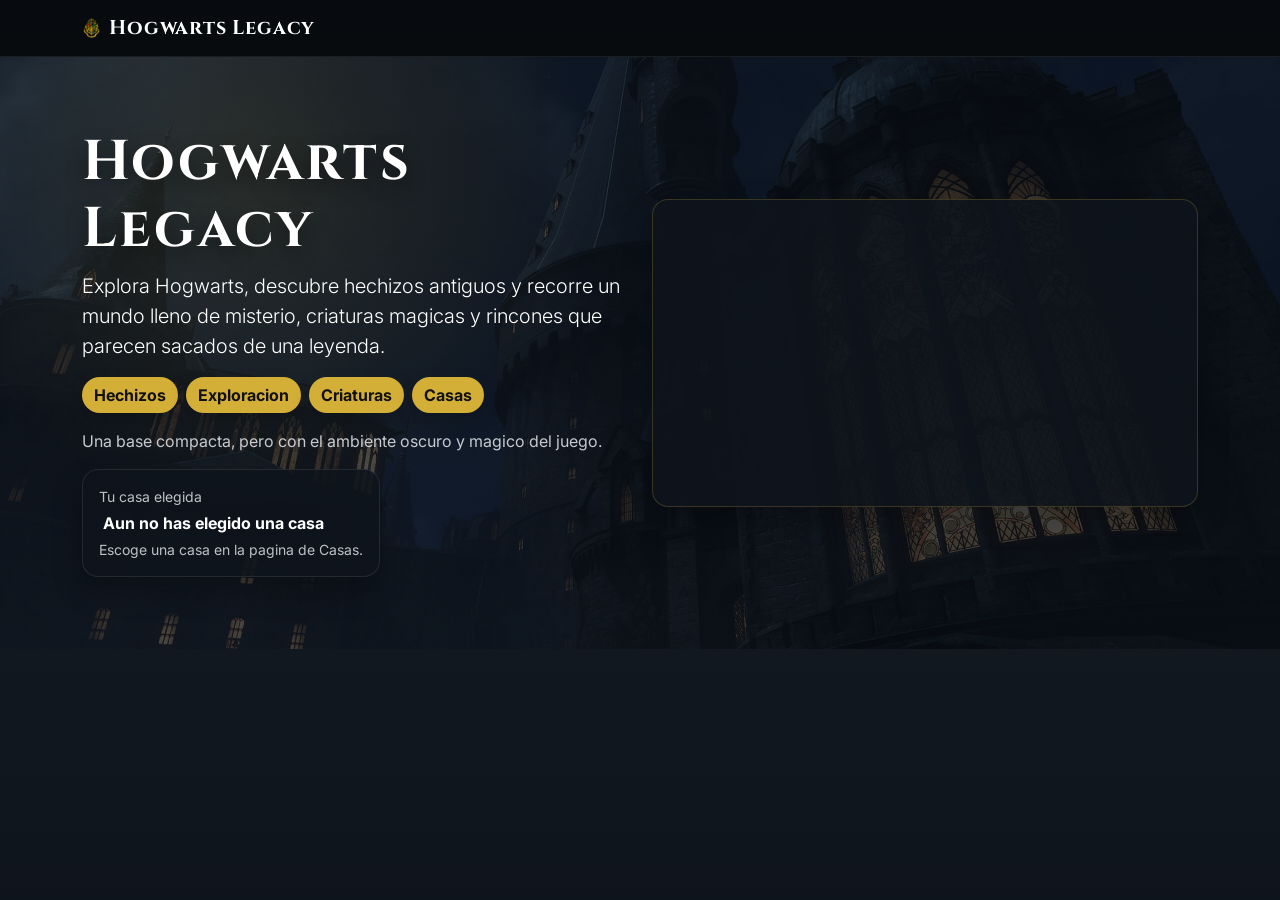
==== index.html @ 24d0a9ea "Initial commit" ====
<!DOCTYPE html>
<html lang="es">
<head>
  <title>Hogwarts Legacy</title>
  <link rel="preconnect" href="https://fonts.googleapis.com">
  <link rel="preconnect" href="https://fonts.gstatic.com" crossorigin>
  <link href="https://fonts.googleapis.com/css2?family=Cinzel:wght@400;700&family=Inter:wght@400;600;700&display=swap" rel="stylesheet">
  <link href="https://cdn.jsdelivr.net/npm/bootstrap@5.3.3/dist/css/bootstrap.min.css" rel="stylesheet">
  <link rel="stylesheet" href="css/style.css">
</head>
<body>
  <nav class="navbar navbar-dark site-nav sticky-top">
    <div class="container">
      <a class="navbar-brand fw-bold title-font d-flex align-items-center gap-2" href="#inicio"><img src="images/Hogwarts-Crest.png" alt="Hogwarts Crest" class="brand-crest">Hogwarts Legacy</a>
    </div>
  </nav>

  <main id="inicio">
    <section class="hero text-white">
      <div class="container py-5">
        <div class="row align-items-center g-4 py-4">
          <div class="col-lg-6">
            <h1 class="display-4 title-font fw-bold">Hogwarts Legacy</h1>
            <p class="lead">Explora Hogwarts, descubre hechizos antiguos y recorre un mundo lleno de misterio, criaturas magicas y rincones que parecen sacados de una leyenda.</p>
            <div class="d-flex flex-wrap gap-2">
              <a class="btn btn-gold" href="#hechizos" data-bs-toggle="collapse" role="button" aria-expanded="false" aria-controls="hechizos">Hechizos</a>
              <a class="btn btn-gold" href="#mapa" data-bs-toggle="collapse" role="button" aria-expanded="false" aria-controls="mapa">Exploracion</a>
              <a class="btn btn-gold" href="#criaturas" data-bs-toggle="collapse" role="button" aria-expanded="false" aria-controls="criaturas">Criaturas</a>
              <a class="btn btn-gold" href="pages/casas.html">Casas</a>
            </div>
            <p class="hero-note mb-0 mt-3">Una base compacta, pero con el ambiente oscuro y magico del juego.</p>
            <div class="house-reminder mt-3 d-inline-block panel p-3">
              <span class="small text-muted-custom d-block mb-1">Tu casa elegida</span>
              <strong id="heroHouseName"><span id="heroHouseIcon" class="hero-house-icon"></span>Aun no has elegido una casa</strong>
              <span id="heroHouseText" class="d-block small mt-1 text-muted-custom">Escoge una casa en la pagina de Casas.</span>
            </div>
          </div>
          <div class="col-lg-6">
            <div class="ratio ratio-16x9 panel overflow-hidden hero-frame">
              <iframe src="https://www.youtube.com/embed/BtyBjOW8sGY?autoplay=1&mute=1&rel=0&playsinline=1" title="Trailer de Hogwarts Legacy" allow="autoplay; encrypted-media; picture-in-picture" allowfullscreen></iframe>
            </div>
          </div>
        </div>
      </div>
    </section>

    <section class="container my-5 collapse" id="hechizos">
      <div class="panel p-4">
        <h2 class="title-font h3">Hechizos del juego</h2>
        <p class="text-muted-custom">Cada hechizo tiene una funcion breve para que la lista se vea ordenada y facil de leer.</p>
        <div class="row g-3">
          <div class="col-md-4"><ul class="magic-list"><li title="Revela secretos y objetos ocultos">Revelio</li><li title="Ilumina zonas oscuras">Lumos</li><li title="Trae objetos hacia ti">Accio</li><li title="Levanta objetos en el aire">Wingardium Leviosa</li></ul></div>
          <div class="col-md-4"><ul class="magic-list"><li title="Abre cerraduras">Alohomora</li><li title="Te vuelve invisible">Disillusionment Charm</li><li title="Repara objetos rotos">Reparo</li><li title="Empuja enemigos">Depulso</li></ul></div>
          <div class="col-md-4"><ul class="magic-list"><li title="Aturde o inmoviliza">Stupefy</li><li title="Bloquea ataques">Protego</li><li title="Explota con fuego">Bombarda</li><li title="Libera magia ancestral">Ancient Magic</li></ul></div>
        </div>
      </div>
    </section>

    <section class="container my-5 collapse" id="criaturas">
      <div class="panel p-4">
        <h2 class="title-font h3">Criaturas magicas</h2>
        <div class="row g-3">
          <div class="col-md-4"><ul class="magic-list"><li>Niffler</li><li>Mooncalf</li><li>Puffskein</li><li>Kneazle</li><li>Jobberknoll</li></ul></div>
          <div class="col-md-4"><ul class="magic-list"><li>Thestral</li><li>Hippogriff</li><li>Unicorn</li><li>Phoenix</li><li>Graphorn</li></ul></div>
          <div class="col-md-4"><ul class="magic-list"><li>Acromantula</li><li>Dugbog</li><li>Troll</li><li>Inferi</li><li>Spiders</li></ul></div>
        </div>
      </div>
    </section>

    <section class="container my-5 collapse" id="mapa">
      <div class="panel p-4">
        <div class="row g-4 align-items-center">
          <div class="col-lg-4">
            <h2 class="title-font h3">Mapa del juego</h2>
            <p class="text-muted-custom">Pulsa un marcador para ver una breve descripcion del lugar.</p>
          </div>
          <div class="col-lg-8">
            <div class="game-map">
              <button class="map-marker marker-hogwarts" data-bs-toggle="popover" data-bs-custom-class="hl-popover" data-bs-trigger="focus" data-bs-title="Hogwarts" data-bs-content="El castillo donde comienza toda la aventura.">Hogwarts</button>
              <button class="map-marker marker-hogsmeade" data-bs-toggle="popover" data-bs-custom-class="hl-popover" data-bs-trigger="focus" data-bs-title="Hogsmeade" data-bs-content="El pueblo magico lleno de tiendas y secretos.">Hogsmeade</button>
              <button class="map-marker marker-forest" data-bs-toggle="popover" data-bs-custom-class="hl-popover" data-bs-trigger="focus" data-bs-title="Bosque Prohibido" data-bs-content="Un lugar oscuro con criaturas y peligro.">Bosque</button>
            </div>
          </div>
        </div>
      </div>
    </section>
  </main>

  <script src="https://cdn.jsdelivr.net/npm/bootstrap@5.3.3/dist/js/bootstrap.bundle.min.js"></script>
  <script>
    document.querySelectorAll('[data-bs-toggle="popover"]').forEach((el) => new bootstrap.Popover(el, { container: 'body' }));
    ['hechizos', 'criaturas', 'mapa'].forEach((id) => {
      const el = document.getElementById(id);
      el.addEventListener('shown.bs.collapse', () => el.scrollIntoView({ behavior: 'smooth', block: 'start' }));
    });

    const heroHouseName = document.getElementById('heroHouseName');
    const heroHouseIcon = document.getElementById('heroHouseIcon');
    const heroHouseText = document.getElementById('heroHouseText');
    const houseReminder = document.querySelector('.house-reminder');
    const storedHouse = localStorage.getItem('hogwarts-house');
    const houseInfo = {
      Gryffindor: { text: 'Coraje, audacia y un impulso constante por la aventura.', theme: 'gryffindor' },
      Slytherin: { text: 'Ambicion, astucia y una mente estrategica.', theme: 'slytherin' },
      Ravenclaw: { text: 'Sabiduria, creatividad y curiosidad por encima de todo.', theme: 'ravenclaw' },
      Hufflepuff: { text: 'Lealtad, paciencia y esfuerzo en cada paso.', theme: 'hufflepuff' }
    };
    const houseIcons = { Gryffindor: '🦁', Slytherin: '🐍', Ravenclaw: '🦅', Hufflepuff: '🦡' };
    if (heroHouseName && storedHouse && houseInfo[storedHouse]) {
      heroHouseName.textContent = `${houseIcons[storedHouse]} ${storedHouse}`;
      heroHouseIcon.textContent = '';
      heroHouseText.textContent = houseInfo[storedHouse].text;
      houseReminder.classList.add(houseInfo[storedHouse].theme, 'house-reminder--active');
    }
    window.addEventListener('storage', (event) => {
      if (event.key === 'hogwarts-house' && heroHouseName) {
        const info = houseInfo[event.newValue];
        heroHouseName.textContent = info ? `${houseIcons[event.newValue]} ${event.newValue}` : 'Aun no has elegido una casa';
        heroHouseIcon.textContent = '';
        heroHouseText.textContent = info ? info.text : 'Escoge una casa en la pagina de Casas.';
        houseReminder.className = 'house-reminder mt-3 d-inline-block panel p-3';
        if (info) houseReminder.classList.add(info.theme, 'house-reminder--active');
      }
    });
  </script>
</body>
</html>
---- css/style.css ----
:root {
  --bg: #0b0f14;
  --panel: rgba(15, 20, 28, 0.9);
  --gold: #d4af37;
  --text: #eef2f7;
}

* { box-sizing: border-box; }
html { scroll-behavior: smooth; }
body {
  margin: 0;
  font-family: "Inter", sans-serif;
  background: linear-gradient(180deg, #111820 0%, var(--bg) 100%);
  color: var(--text);
}
.title-font { font-family: "Cinzel", serif; letter-spacing: .04em; }
.site-nav {
  background: rgba(7, 10, 14, .92);
  border-bottom: 1px solid rgba(255,255,255,.08);
}
.site-nav .container { gap: 1rem; display: flex; align-items: center; flex-wrap: wrap; }
.brand-crest { width: 1.2rem; height: 1.2rem; object-fit: contain; display: inline-block; vertical-align: middle; }
.hero { background: linear-gradient(rgba(8,12,18,.72), rgba(8,12,18,.72)), url("../images/Hogwarts.jpg") center/cover no-repeat; }
.hero { position: relative; }
.hero::after {
  content: "";
  position: absolute;
  inset: 0;
  background: radial-gradient(circle at 20% 20%, rgba(212,175,55,.12), transparent 30%);
  pointer-events: none;
}
.hero .container { position: relative; z-index: 1; }
.hero h1 { text-shadow: 0 8px 20px rgba(0,0,0,.45); }
.hero-kicker { margin-bottom: .75rem; }
.hero-note { color: rgba(238,242,247,.82); max-width: 34rem; }
.house-reminder { border: 1px solid rgba(241,217,139,.22); }
.hero-house-icon { margin-right: .25rem; }
.house-reminder--active { border-width: 1px; }
.house-reminder.gryffindor { background: rgba(127,9,9,.18); }
.house-reminder.slytherin { background: rgba(42,98,61,.18); }
.house-reminder.ravenclaw { background: rgba(14,26,58,.18); }
.house-reminder.hufflepuff { background: rgba(236,185,57,.18); color: #111; }
.house-reminder.hufflepuff .text-muted-custom { color: rgba(17,17,17,.75) !important; }
.panel {
  background: var(--panel);
  border: 1px solid rgba(255,255,255,.09);
  border-radius: 1rem;
  box-shadow: 0 12px 30px rgba(0,0,0,.25);
}
.hero-frame { border: 1px solid rgba(212,175,55,.22); }
.btn-gold {
  background: var(--gold);
  color: #111;
  font-weight: 700;
  border: 0;
  border-radius: 999px;
  box-shadow: 0 8px 18px rgba(0,0,0,.18);
  transition: transform .2s ease, box-shadow .2s ease;
}
.btn-gold:hover, .btn-gold:focus { background: #f1d98b; color: #111; transform: translateY(-2px); box-shadow: 0 12px 22px rgba(0,0,0,.24); }
.site-nav .nav-link { opacity: .9; }
.site-nav .nav-link:hover { opacity: 1; }
.text-muted-custom { color: rgba(238,242,247,.78); }
.collapse { scroll-margin-top: 90px; }
.magic-list { list-style: none; padding: 0; margin: 0; }
.magic-list li {
  padding: .55rem 0 .55rem 1.1rem;
  border-bottom: 1px solid rgba(255,255,255,.07);
  position: relative;
}
.magic-list li:last-child { border-bottom: 0; }
.magic-list li::before {
  content: ""; position: absolute; left: 0; top: 1rem;
  width: .4rem; height: .4rem; border-radius: 50%; background: var(--gold);
}
.game-map {
  position: relative;
  min-height: 320px;
  border-radius: 1rem;
  overflow: hidden;
  border: 1px solid rgba(255,255,255,.12);
  background: linear-gradient(rgba(8,12,18,.58), rgba(8,12,18,.58)), url("../images/ChatGPT Image 2 jul 2026, 14_47_13.png") center/cover no-repeat;
}
.map-marker {
  position: absolute;
  padding: .45rem .75rem;
  border: 1px solid rgba(241,217,139,.35);
  border-radius: 999px;
  background: rgba(10,13,18,.9);
  color: #fff;
  cursor: pointer;
}
.marker-hogwarts { left: 18%; top: 18%; }
.marker-hogsmeade { left: 54%; top: 38%; }
.marker-forest { left: 33%; top: 68%; }
.hl-popover { 
  --bs-popover-bg: #f4e7c1;
  --bs-popover-border-color: rgba(120, 86, 29, .65);
  --bs-popover-header-bg: #7a5a2b;
  --bs-popover-header-color: #fff6dd;
  --bs-popover-body-color: #2a2216;
}
.hl-popover .popover { border-radius: .8rem; overflow: hidden; }
.hl-popover .popover-header { font-family: "Cinzel", serif; }
.house-hero { background: linear-gradient(135deg, rgba(127,9,9,.12), rgba(10,13,18,.05)); }
.house-choice { background: linear-gradient(135deg, rgba(13,18,28,.95), rgba(8,12,18,.95)); }
.house-pill {
  display: inline-block;
  padding: .35rem .7rem;
  border-radius: 999px;
  background: rgba(255,255,255,.12);
  font-size: .85rem;
}
.house-current { min-height: 130px; }
.house-select {
  width: 100%;
  border: 0;
  border-radius: 1rem;
  padding: 1rem;
  font-weight: 700;
  box-shadow: 0 12px 30px rgba(0,0,0,.2);
  transition: transform .2s ease, box-shadow .2s ease, outline-color .2s ease;
}
.house-select:hover { transform: translateY(-3px); box-shadow: 0 16px 34px rgba(0,0,0,.24); }
.house-select.is-selected { outline: 3px solid rgba(241,217,139,.8); outline-offset: 3px; }
.house-card {
  border-radius: 1rem;
  border: 1px solid rgba(255,255,255,.1);
  box-shadow: 0 12px 30px rgba(0,0,0,.2);
}
.gryffindor { background: linear-gradient(135deg, #7f0909, #d3a625); color: #fff; }
.slytherin { background: linear-gradient(135deg, #0d1b10, #2a623d); color: #fff; }
.ravenclaw { background: linear-gradient(135deg, #0e1a3a, #946b2d); color: #fff; }
.hufflepuff { background: linear-gradient(135deg, #372e29, #ecb939); color: #111; }
.house-card p { line-height: 1.6; }
.house-points li::before { box-shadow: 0 0 10px rgba(241, 217, 139, .2); }
.house-notes { background: linear-gradient(135deg, rgba(15,20,28,.94), rgba(10,13,18,.94)); }
iframe { border: 0; }
@media (max-width: 576px) {
  .site-nav .container { gap: .5rem; }
}
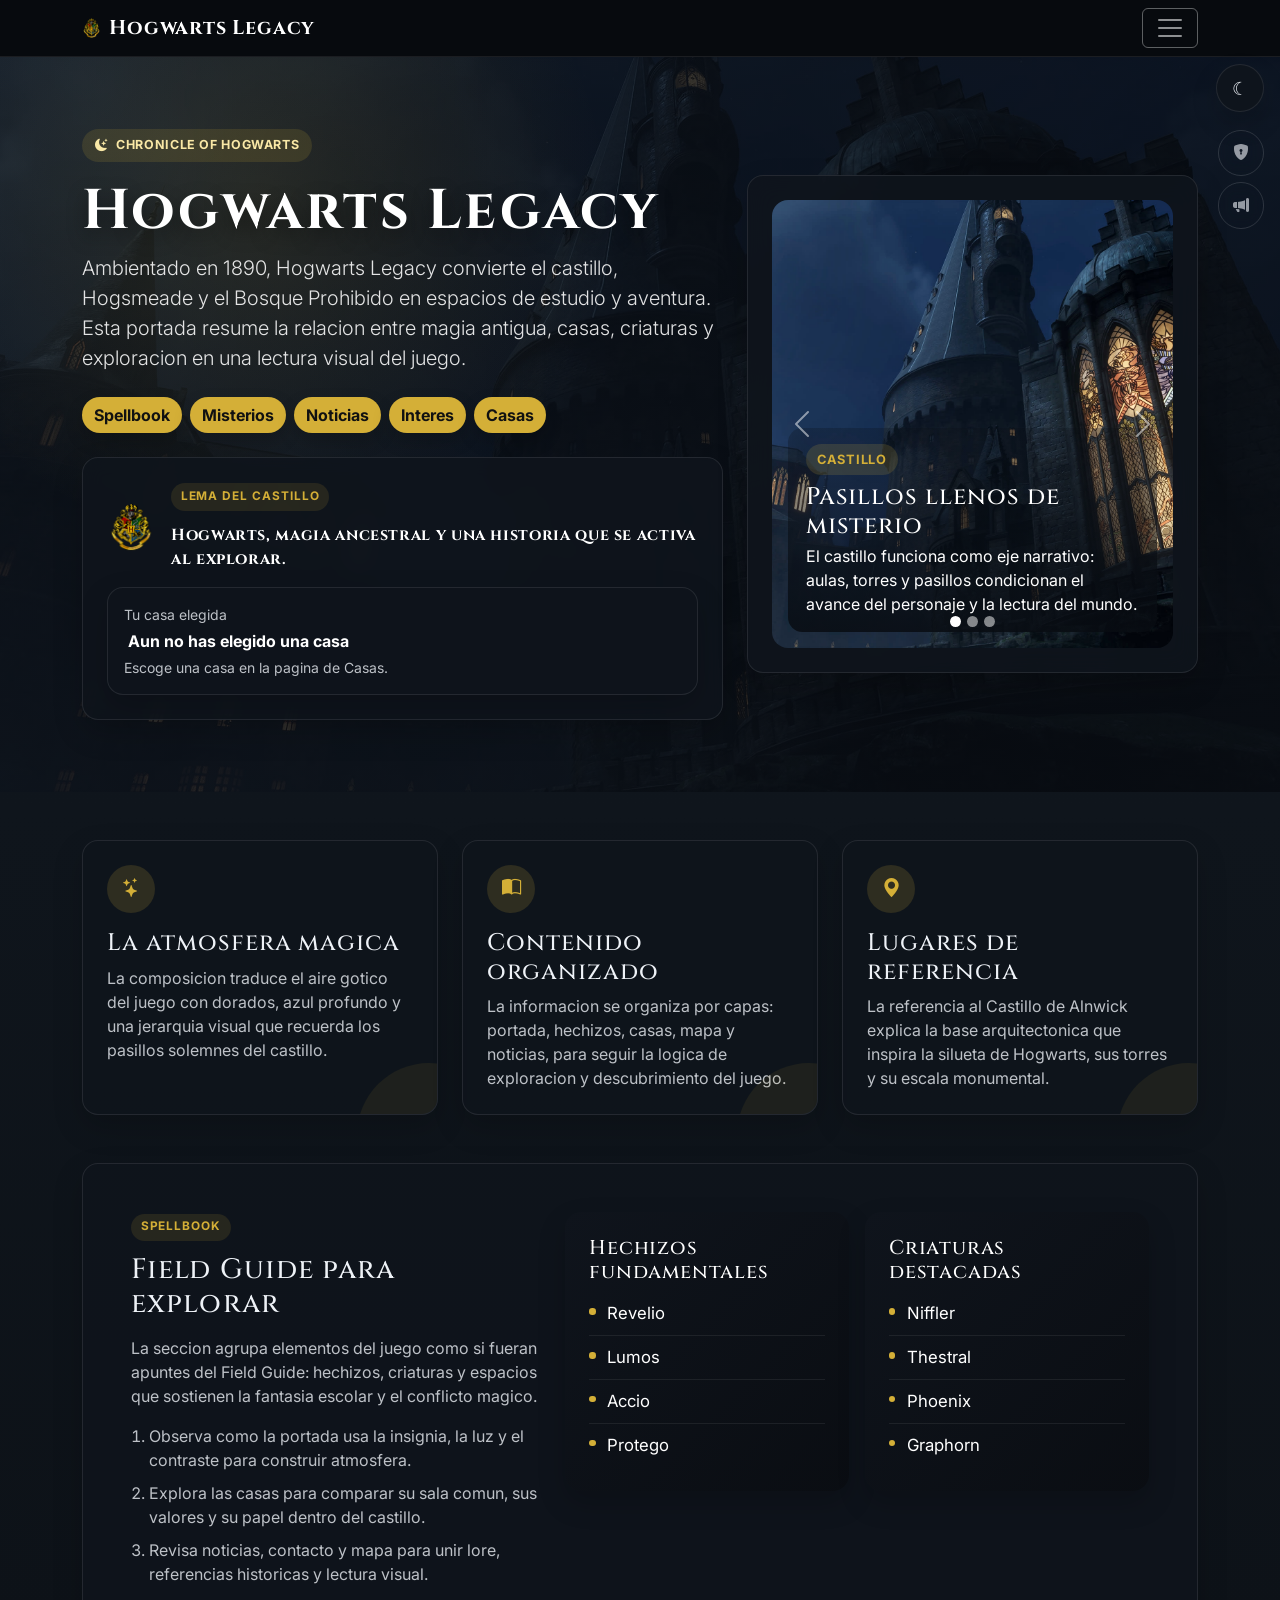
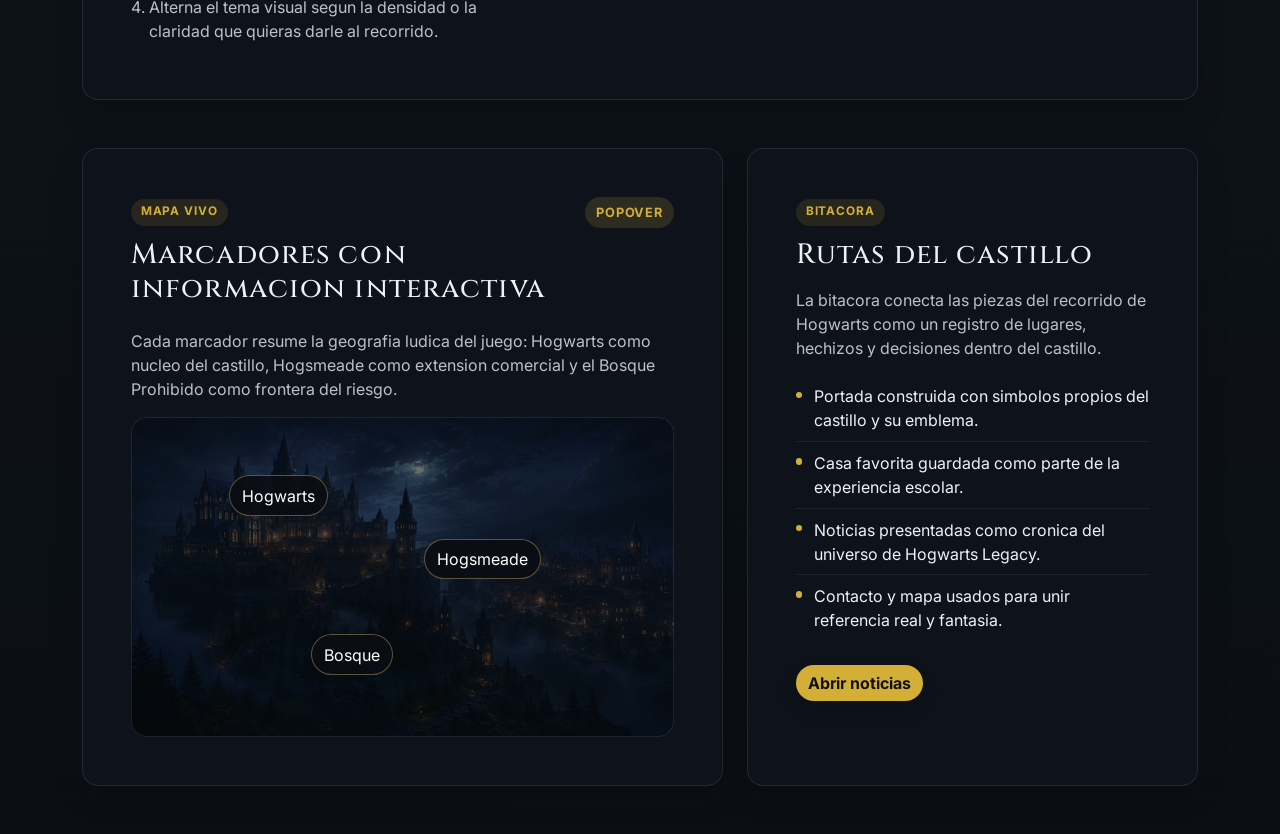
==== commit b86cadb3: "Refine Hogwarts Legacy site" ====
--- a/index.html
+++ b/index.html
@@ -1,10 +1,22 @@
 <!DOCTYPE html>
 <html lang="es">
 <head>
+  <meta charset="UTF-8">
+  <meta name="viewport" content="width=device-width, initial-scale=1.0">
   <title>Hogwarts Legacy</title>
+  <meta name="description" content="Sitio web sobre Hogwarts Legacy con informacion, casas, contacto y contenido interactivo para la evaluacion parcial.">
+  <meta name="keywords" content="Hogwarts Legacy, Hogwarts, casas, magia, videojuego, sitio web, evaluacion parcial">
+  <meta name="author" content="Hogwarts Legacy">
+  <meta name="theme-color" content="#0b0f14">
+  <meta property="og:title" content="Hogwarts Legacy">
+  <meta property="og:description" content="Sitio web interactivo sobre Hogwarts Legacy.">
+  <meta property="og:type" content="website">
+  <link rel="icon" type="image/png" href="images/Hogwarts-Crest.png">
+  <link rel="apple-touch-icon" href="images/Hogwarts-Crest.png">
   <link rel="preconnect" href="https://fonts.googleapis.com">
   <link rel="preconnect" href="https://fonts.gstatic.com" crossorigin>
   <link href="https://fonts.googleapis.com/css2?family=Cinzel:wght@400;700&family=Inter:wght@400;600;700&display=swap" rel="stylesheet">
+  <link rel="stylesheet" href="https://cdn.jsdelivr.net/npm/bootstrap-icons@1.11.3/font/bootstrap-icons.min.css">
   <link href="https://cdn.jsdelivr.net/npm/bootstrap@5.3.3/dist/css/bootstrap.min.css" rel="stylesheet">
   <link rel="stylesheet" href="css/style.css">
 </head>
@@ -12,116 +24,244 @@
   <nav class="navbar navbar-dark site-nav sticky-top">
     <div class="container">
       <a class="navbar-brand fw-bold title-font d-flex align-items-center gap-2" href="#inicio"><img src="images/Hogwarts-Crest.png" alt="Hogwarts Crest" class="brand-crest">Hogwarts Legacy</a>
+      <button class="navbar-toggler" type="button" data-bs-toggle="collapse" data-bs-target="#siteNav" aria-controls="siteNav" aria-expanded="false" aria-label="Abrir navegacion">
+        <span class="navbar-toggler-icon"></span>
+      </button>
+      <div class="collapse navbar-collapse" id="siteNav">
+        <div class="navbar-nav ms-auto gap-lg-3 nav-links align-items-lg-center">
+          <a class="nav-link" href="#inicio">Inicio</a>
+          <a class="nav-link" href="pages/casas.html">Casas</a>
+          <a class="nav-link" href="pages/noticias.html">Noticias</a>
+          <a class="nav-link" href="pages/enlaces.html">Interes</a>
+          <a class="nav-link" href="pages/contacto.html">Contacto</a>
+        </div>
+      </div>
     </div>
   </nav>
-
-  <main id="inicio">
-    <section class="hero text-white">
+  <button class="theme-fab" type="button" id="themeToggle" aria-label="Cambiar tema" aria-pressed="false">
+    <span class="theme-fab-icon" aria-hidden="true">☾</span>
+  </button>
+
+  <main id="inicio" class="home-page">
+    <section class="hero hero-home text-white">
       <div class="container py-5">
-        <div class="row align-items-center g-4 py-4">
-          <div class="col-lg-6">
-            <h1 class="display-4 title-font fw-bold">Hogwarts Legacy</h1>
-            <p class="lead">Explora Hogwarts, descubre hechizos antiguos y recorre un mundo lleno de misterio, criaturas magicas y rincones que parecen sacados de una leyenda.</p>
-            <div class="d-flex flex-wrap gap-2">
-              <a class="btn btn-gold" href="#hechizos" data-bs-toggle="collapse" role="button" aria-expanded="false" aria-controls="hechizos">Hechizos</a>
-              <a class="btn btn-gold" href="#mapa" data-bs-toggle="collapse" role="button" aria-expanded="false" aria-controls="mapa">Exploracion</a>
-              <a class="btn btn-gold" href="#criaturas" data-bs-toggle="collapse" role="button" aria-expanded="false" aria-controls="criaturas">Criaturas</a>
+        <div class="row align-items-center g-4 py-lg-4">
+          <div class="col-lg-7">
+            <span class="hero-badge"><i class="bi bi-moon-stars-fill" aria-hidden="true"></i> Chronicle of Hogwarts</span>
+            <h1 class="display-4 title-font fw-bold mt-3">Hogwarts Legacy</h1>
+            <p class="lead hero-copy">Ambientado en 1890, Hogwarts Legacy convierte el castillo, Hogsmeade y el Bosque Prohibido en espacios de estudio y aventura. Esta portada resume la relacion entre magia antigua, casas, criaturas y exploracion en una lectura visual del juego.</p>
+            <div class="d-flex flex-wrap gap-2 mt-4">
+              <a class="btn btn-gold" href="#spellbook">Spellbook</a>
+              <a class="btn btn-gold" href="#misterios">Misterios</a>
+              <a class="btn btn-gold" href="pages/noticias.html">Noticias</a>
+              <a class="btn btn-gold" href="pages/enlaces.html">Interes</a>
               <a class="btn btn-gold" href="pages/casas.html">Casas</a>
             </div>
-            <p class="hero-note mb-0 mt-3">Una base compacta, pero con el ambiente oscuro y magico del juego.</p>
-            <div class="house-reminder mt-3 d-inline-block panel p-3">
-              <span class="small text-muted-custom d-block mb-1">Tu casa elegida</span>
-              <strong id="heroHouseName"><span id="heroHouseIcon" class="hero-house-icon"></span>Aun no has elegido una casa</strong>
-              <span id="heroHouseText" class="d-block small mt-1 text-muted-custom">Escoge una casa en la pagina de Casas.</span>
-            </div>
-          </div>
-          <div class="col-lg-6">
-            <div class="ratio ratio-16x9 panel overflow-hidden hero-frame">
-              <iframe src="https://www.youtube.com/embed/BtyBjOW8sGY?autoplay=1&mute=1&rel=0&playsinline=1" title="Trailer de Hogwarts Legacy" allow="autoplay; encrypted-media; picture-in-picture" allowfullscreen></iframe>
-            </div>
-          </div>
-        </div>
-      </div>
-    </section>
-
-    <section class="container my-5 collapse" id="hechizos">
-      <div class="panel p-4">
-        <h2 class="title-font h3">Hechizos del juego</h2>
-        <p class="text-muted-custom">Cada hechizo tiene una funcion breve para que la lista se vea ordenada y facil de leer.</p>
-        <div class="row g-3">
-          <div class="col-md-4"><ul class="magic-list"><li title="Revela secretos y objetos ocultos">Revelio</li><li title="Ilumina zonas oscuras">Lumos</li><li title="Trae objetos hacia ti">Accio</li><li title="Levanta objetos en el aire">Wingardium Leviosa</li></ul></div>
-          <div class="col-md-4"><ul class="magic-list"><li title="Abre cerraduras">Alohomora</li><li title="Te vuelve invisible">Disillusionment Charm</li><li title="Repara objetos rotos">Reparo</li><li title="Empuja enemigos">Depulso</li></ul></div>
-          <div class="col-md-4"><ul class="magic-list"><li title="Aturde o inmoviliza">Stupefy</li><li title="Bloquea ataques">Protego</li><li title="Explota con fuego">Bombarda</li><li title="Libera magia ancestral">Ancient Magic</li></ul></div>
-        </div>
-      </div>
-    </section>
-
-    <section class="container my-5 collapse" id="criaturas">
-      <div class="panel p-4">
-        <h2 class="title-font h3">Criaturas magicas</h2>
-        <div class="row g-3">
-          <div class="col-md-4"><ul class="magic-list"><li>Niffler</li><li>Mooncalf</li><li>Puffskein</li><li>Kneazle</li><li>Jobberknoll</li></ul></div>
-          <div class="col-md-4"><ul class="magic-list"><li>Thestral</li><li>Hippogriff</li><li>Unicorn</li><li>Phoenix</li><li>Graphorn</li></ul></div>
-          <div class="col-md-4"><ul class="magic-list"><li>Acromantula</li><li>Dugbog</li><li>Troll</li><li>Inferi</li><li>Spiders</li></ul></div>
-        </div>
-      </div>
-    </section>
-
-    <section class="container my-5 collapse" id="mapa">
-      <div class="panel p-4">
-        <div class="row g-4 align-items-center">
-          <div class="col-lg-4">
-            <h2 class="title-font h3">Mapa del juego</h2>
-            <p class="text-muted-custom">Pulsa un marcador para ver una breve descripcion del lugar.</p>
-          </div>
-          <div class="col-lg-8">
-            <div class="game-map">
+
+            <div class="hero-signature panel p-4 mt-4">
+              <div class="d-flex align-items-center gap-3">
+                <img src="images/Hogwarts-Crest.png" alt="Hogwarts Crest" class="hero-crest">
+                <div>
+                  <span class="section-label hero-kicker">Lema del castillo</span>
+                  <strong class="d-block title-font">Hogwarts, magia ancestral y una historia que se activa al explorar.</strong>
+                </div>
+              </div>
+              <div class="house-reminder mt-3 panel p-3">
+                <span class="small text-muted-custom d-block mb-1">Tu casa elegida</span>
+                <strong id="heroHouseName"><span id="heroHouseIcon" class="hero-house-icon"></span>Aun no has elegido una casa</strong>
+                <span id="heroHouseText" class="d-block small mt-1 text-muted-custom">Escoge una casa en la pagina de Casas.</span>
+              </div>
+            </div>
+          </div>
+
+          <div class="col-lg-5">
+            <div class="panel p-3 p-lg-4 hero-feature-shell">
+              <div id="homeCarousel" class="carousel slide carousel-fade hero-carousel" data-bs-ride="carousel">
+                <div class="carousel-indicators">
+                  <button type="button" data-bs-target="#homeCarousel" data-bs-slide-to="0" class="active" aria-current="true" aria-label="Slide 1"></button>
+                  <button type="button" data-bs-target="#homeCarousel" data-bs-slide-to="1" aria-label="Slide 2"></button>
+                  <button type="button" data-bs-target="#homeCarousel" data-bs-slide-to="2" aria-label="Slide 3"></button>
+                </div>
+                <div class="carousel-inner rounded-4 overflow-hidden">
+                  <div class="carousel-item active">
+                    <img src="images/Hogwarts.jpg" class="d-block w-100 hero-slide-img" alt="Hogwarts Legacy">
+                    <div class="carousel-caption text-start">
+                      <span class="news-tag">Castillo</span>
+                      <h2 class="title-font h4 mt-2 mb-1">Pasillos llenos de misterio</h2>
+                      <p class="mb-0">El castillo funciona como eje narrativo: aulas, torres y pasillos condicionan el avance del personaje y la lectura del mundo.</p>
+                    </div>
+                  </div>
+                  <div class="carousel-item">
+                    <img src="images/Hogwarts-Crest.png" class="d-block w-100 hero-slide-img hero-slide-crest" alt="Escudo de Hogwarts">
+                    <div class="carousel-caption text-start">
+                      <span class="news-tag">Identidad</span>
+                      <h2 class="title-font h4 mt-2 mb-1">Casas con personalidad</h2>
+                      <p class="mb-0">La casa elegida define la sala comun, el tono inicial y parte de la experiencia escolar dentro del juego.</p>
+                    </div>
+                  </div>
+                  <div class="carousel-item">
+                    <img src="images/ChatGPT Image 2 jul 2026, 14_47_13.png" class="d-block w-100 hero-slide-img" alt="Mapa del juego">
+                    <div class="carousel-caption text-start">
+                      <span class="news-tag">Exploracion</span>
+                      <h2 class="title-font h4 mt-2 mb-1">Una ruta para descubrir</h2>
+                      <p class="mb-0">El mapa conecta Hogwarts, Hogsmeade y el bosque como tres escalas de riesgo, comercio y descubrimiento.</p>
+                    </div>
+                  </div>
+                </div>
+                <button class="carousel-control-prev" type="button" data-bs-target="#homeCarousel" data-bs-slide="prev">
+                  <span class="carousel-control-prev-icon" aria-hidden="true"></span>
+                  <span class="visually-hidden">Anterior</span>
+                </button>
+                <button class="carousel-control-next" type="button" data-bs-target="#homeCarousel" data-bs-slide="next">
+                  <span class="carousel-control-next-icon" aria-hidden="true"></span>
+                  <span class="visually-hidden">Siguiente</span>
+                </button>
+              </div>
+            </div>
+          </div>
+        </div>
+      </div>
+    </section>
+
+    <section class="container my-5">
+      <div class="row g-4">
+        <div class="col-lg-4">
+          <article class="panel p-4 h-100 spotlight-card">
+            <div class="spotlight-icon"><i class="bi bi-stars" aria-hidden="true"></i></div>
+            <h2 class="title-font h4 mt-3">La atmosfera magica</h2>
+            <p class="text-muted-custom mb-0">La composicion traduce el aire gotico del juego con dorados, azul profundo y una jerarquia visual que recuerda los pasillos solemnes del castillo.</p>
+          </article>
+        </div>
+        <div class="col-lg-4">
+          <article class="panel p-4 h-100 spotlight-card">
+            <div class="spotlight-icon"><i class="bi bi-book-half" aria-hidden="true"></i></div>
+            <h2 class="title-font h4 mt-3">Contenido organizado</h2>
+            <p class="text-muted-custom mb-0">La informacion se organiza por capas: portada, hechizos, casas, mapa y noticias, para seguir la logica de exploracion y descubrimiento del juego.</p>
+          </article>
+        </div>
+        <div class="col-lg-4">
+          <article class="panel p-4 h-100 spotlight-card">
+            <div class="spotlight-icon"><i class="bi bi-geo-alt-fill" aria-hidden="true"></i></div>
+            <h2 class="title-font h4 mt-3">Lugares de referencia</h2>
+            <p class="text-muted-custom mb-0">La referencia al Castillo de Alnwick explica la base arquitectonica que inspira la silueta de Hogwarts, sus torres y su escala monumental.</p>
+          </article>
+        </div>
+      </div>
+    </section>
+
+    <section id="spellbook" class="container my-5">
+      <div class="panel p-4 p-lg-5 spellbook-shell">
+        <div class="row g-4 align-items-start">
+          <div class="col-lg-5">
+            <span class="section-label hero-kicker">Spellbook</span>
+            <h2 class="title-font h3 mb-3">Field Guide para explorar</h2>
+            <p class="text-muted-custom">La seccion agrupa elementos del juego como si fueran apuntes del Field Guide: hechizos, criaturas y espacios que sostienen la fantasia escolar y el conflicto magico.</p>
+            <ol class="spell-steps mb-0 text-muted-custom">
+              <li>Observa como la portada usa la insignia, la luz y el contraste para construir atmosfera.</li>
+              <li>Explora las casas para comparar su sala comun, sus valores y su papel dentro del castillo.</li>
+              <li>Revisa noticias, contacto y mapa para unir lore, referencias historicas y lectura visual.</li>
+              <li>Alterna el tema visual segun la densidad o la claridad que quieras darle al recorrido.</li>
+            </ol>
+          </div>
+          <div class="col-lg-7">
+            <div class="row g-3">
+              <div class="col-md-6">
+                <div class="spell-card gryffindor p-4 h-100">
+                  <h3 class="h5 title-font">Hechizos fundamentales</h3>
+                  <ul class="magic-list mb-0">
+                    <li>Revelio</li>
+                    <li>Lumos</li>
+                    <li>Accio</li>
+                    <li>Protego</li>
+                  </ul>
+                </div>
+              </div>
+              <div class="col-md-6">
+                <div class="spell-card slytherin p-4 h-100">
+                  <h3 class="h5 title-font">Criaturas destacadas</h3>
+                  <ul class="magic-list mb-0">
+                    <li>Niffler</li>
+                    <li>Thestral</li>
+                    <li>Phoenix</li>
+                    <li>Graphorn</li>
+                  </ul>
+                </div>
+              </div>
+            </div>
+          </div>
+        </div>
+      </div>
+    </section>
+
+    <section id="misterios" class="container my-5">
+      <div class="row g-4 align-items-stretch">
+        <div class="col-lg-7">
+          <div class="panel p-4 p-lg-5 h-100">
+            <div class="d-flex justify-content-between align-items-start gap-3 mb-3">
+              <div>
+                <span class="section-label hero-kicker">Mapa vivo</span>
+                <h2 class="title-font h3 mb-2">Marcadores con informacion interactiva</h2>
+              </div>
+              <span class="news-tag">Popover</span>
+            </div>
+            <p class="text-muted-custom">Cada marcador resume la geografia ludica del juego: Hogwarts como nucleo del castillo, Hogsmeade como extension comercial y el Bosque Prohibido como frontera del riesgo.</p>
+            <div class="game-map game-map-home">
               <button class="map-marker marker-hogwarts" data-bs-toggle="popover" data-bs-custom-class="hl-popover" data-bs-trigger="focus" data-bs-title="Hogwarts" data-bs-content="El castillo donde comienza toda la aventura.">Hogwarts</button>
               <button class="map-marker marker-hogsmeade" data-bs-toggle="popover" data-bs-custom-class="hl-popover" data-bs-trigger="focus" data-bs-title="Hogsmeade" data-bs-content="El pueblo magico lleno de tiendas y secretos.">Hogsmeade</button>
               <button class="map-marker marker-forest" data-bs-toggle="popover" data-bs-custom-class="hl-popover" data-bs-trigger="focus" data-bs-title="Bosque Prohibido" data-bs-content="Un lugar oscuro con criaturas y peligro.">Bosque</button>
             </div>
           </div>
         </div>
+        <div class="col-lg-5">
+          <div class="panel p-4 p-lg-5 h-100">
+            <span class="section-label hero-kicker">Bitacora</span>
+            <h2 class="title-font h3 mb-3">Rutas del castillo</h2>
+            <p class="text-muted-custom">La bitacora conecta las piezas del recorrido de Hogwarts como un registro de lugares, hechizos y decisiones dentro del castillo.</p>
+            <ul class="magic-list mb-4">
+              <li>Portada construida con simbolos propios del castillo y su emblema.</li>
+              <li>Casa favorita guardada como parte de la experiencia escolar.</li>
+              <li>Noticias presentadas como cronica del universo de Hogwarts Legacy.</li>
+              <li>Contacto y mapa usados para unir referencia real y fantasia.</li>
+            </ul>
+            <a class="btn btn-gold" href="pages/noticias.html">Abrir noticias</a>
+          </div>
+        </div>
       </div>
     </section>
   </main>
 
+  <button class="btn btn-privacy privacy-fab" type="button" data-bs-toggle="modal" data-bs-target="#privacyModal">
+    <i class="bi bi-shield-lock-fill" aria-hidden="true"></i>
+  </button>
+
+  <button class="btn btn-privacy castle-alert-fab" type="button" id="castleAlertBtn" aria-label="Aviso del castillo">
+    <i class="bi bi-megaphone-fill" aria-hidden="true"></i>
+  </button>
+
+  <div class="modal fade" id="privacyModal" tabindex="-1" aria-labelledby="privacyModalLabel" aria-hidden="true">
+    <div class="modal-dialog modal-dialog-centered modal-lg">
+      <div class="modal-content panel">
+        <div class="modal-header border-0">
+          <h2 class="modal-title title-font h4" id="privacyModalLabel">Politica de Privacidad</h2>
+          <button type="button" class="btn-close" data-bs-dismiss="modal" aria-label="Cerrar"></button>
+        </div>
+        <div class="modal-body pt-0">
+          <p class="text-muted-custom">Este grimorio digital recuerda tu casa elegida y usa enlaces externos para abrir mapas, videos y referencias del mundo magico.</p>
+          <ul class="contact-list text-muted-custom mb-0">
+            <li>Se guarda la casa seleccionada en localStorage para recordar tu preferencia.</li>
+            <li>No se recopilan datos personales sensibles desde el formulario de contacto.</li>
+            <li>Los enlaces externos pueden abrir servicios de terceros como YouTube o Google Maps.</li>
+            <li>La exploracion del castillo se apoya en referencias, mapas y videos del mundo de Hogwarts Legacy.</li>
+          </ul>
+        </div>
+        <div class="modal-footer border-0">
+          <button type="button" class="btn btn-gold" data-bs-dismiss="modal">Entendido</button>
+        </div>
+      </div>
+    </div>
+  </div>
+
   <script src="https://cdn.jsdelivr.net/npm/bootstrap@5.3.3/dist/js/bootstrap.bundle.min.js"></script>
-  <script>
-    document.querySelectorAll('[data-bs-toggle="popover"]').forEach((el) => new bootstrap.Popover(el, { container: 'body' }));
-    ['hechizos', 'criaturas', 'mapa'].forEach((id) => {
-      const el = document.getElementById(id);
-      el.addEventListener('shown.bs.collapse', () => el.scrollIntoView({ behavior: 'smooth', block: 'start' }));
-    });
-
-    const heroHouseName = document.getElementById('heroHouseName');
-    const heroHouseIcon = document.getElementById('heroHouseIcon');
-    const heroHouseText = document.getElementById('heroHouseText');
-    const houseReminder = document.querySelector('.house-reminder');
-    const storedHouse = localStorage.getItem('hogwarts-house');
-    const houseInfo = {
-      Gryffindor: { text: 'Coraje, audacia y un impulso constante por la aventura.', theme: 'gryffindor' },
-      Slytherin: { text: 'Ambicion, astucia y una mente estrategica.', theme: 'slytherin' },
-      Ravenclaw: { text: 'Sabiduria, creatividad y curiosidad por encima de todo.', theme: 'ravenclaw' },
-      Hufflepuff: { text: 'Lealtad, paciencia y esfuerzo en cada paso.', theme: 'hufflepuff' }
-    };
-    const houseIcons = { Gryffindor: '🦁', Slytherin: '🐍', Ravenclaw: '🦅', Hufflepuff: '🦡' };
-    if (heroHouseName && storedHouse && houseInfo[storedHouse]) {
-      heroHouseName.textContent = `${houseIcons[storedHouse]} ${storedHouse}`;
-      heroHouseIcon.textContent = '';
-      heroHouseText.textContent = houseInfo[storedHouse].text;
-      houseReminder.classList.add(houseInfo[storedHouse].theme, 'house-reminder--active');
-    }
-    window.addEventListener('storage', (event) => {
-      if (event.key === 'hogwarts-house' && heroHouseName) {
-        const info = houseInfo[event.newValue];
-        heroHouseName.textContent = info ? `${houseIcons[event.newValue]} ${event.newValue}` : 'Aun no has elegido una casa';
-        heroHouseIcon.textContent = '';
-        heroHouseText.textContent = info ? info.text : 'Escoge una casa en la pagina de Casas.';
-        houseReminder.className = 'house-reminder mt-3 d-inline-block panel p-3';
-        if (info) houseReminder.classList.add(info.theme, 'house-reminder--active');
-      }
-    });
-  </script>
+  <script src="js/main.js"></script>
 </body>
 </html>
--- a/css/style.css
+++ b/css/style.css
@@ -1,24 +1,76 @@
 :root {
   --bg: #0b0f14;
+  --body-top: #111820;
   --panel: rgba(15, 20, 28, 0.9);
+  --nav: rgba(7, 10, 14, .92);
+  --nav-link: rgba(255,255,255,.88);
+  --nav-border: rgba(255,255,255,.08);
   --gold: #d4af37;
   --text: #eef2f7;
-}
+  --text-muted: rgba(238,242,247,.78);
+  --panel-border: rgba(255,255,255,.09);
+  --hero-glow: radial-gradient(circle at 20% 20%, rgba(212,175,55,.12), transparent 30%);
+  --list-border: rgba(255,255,255,.07);
+  --marker-bg: rgba(10,13,18,.9);
+  --marker-border: rgba(241,217,139,.35);
+}
+
+body[data-theme="light"] {
+  --bg: #f6f8fc;
+  --body-top: #ffffff;
+  --panel: rgba(255,255,255,.97);
+  --nav: rgba(255,255,255,.96);
+  --nav-link: rgba(28,36,48,.88);
+  --nav-border: rgba(30,40,56,.12);
+  --text: #1c2430;
+  --text-muted: rgba(28,36,48,.72);
+  --panel-border: rgba(30,40,56,.12);
+  --hero-glow: radial-gradient(circle at 20% 20%, rgba(212,175,55,.16), transparent 30%);
+  --list-border: rgba(28,36,48,.09);
+  --marker-bg: rgba(255,255,255,.96);
+  --marker-border: rgba(120, 86, 29, .22);
+  color-scheme: light;
+}
+
+body[data-theme="dark"] { color-scheme: dark; }
 
 * { box-sizing: border-box; }
 html { scroll-behavior: smooth; }
 body {
   margin: 0;
   font-family: "Inter", sans-serif;
-  background: linear-gradient(180deg, #111820 0%, var(--bg) 100%);
+  background: linear-gradient(180deg, var(--body-top) 0%, var(--bg) 100%);
   color: var(--text);
 }
 .title-font { font-family: "Cinzel", serif; letter-spacing: .04em; }
 .site-nav {
-  background: rgba(7, 10, 14, .92);
-  border-bottom: 1px solid rgba(255,255,255,.08);
+  background: var(--nav);
+  border-bottom: 1px solid var(--nav-border);
 }
 .site-nav .container { gap: 1rem; display: flex; align-items: center; flex-wrap: wrap; }
+.site-nav .navbar-brand { color: #fff; }
+.nav-links .nav-link { color: var(--nav-link); text-decoration: none; font-weight: 600; transition: color .2s ease, opacity .2s ease; }
+.nav-links .nav-link:hover, .nav-links .nav-link:focus { color: var(--gold); }
+.site-nav .navbar-toggler { border-color: rgba(255,255,255,.35); }
+.theme-fab {
+  position: fixed;
+  top: 4rem;
+  right: 1rem;
+  z-index: 1050;
+  width: 3rem;
+  height: 3rem;
+  border: 1px solid var(--panel-border);
+  border-radius: 999px;
+  background: var(--panel);
+  color: var(--text);
+  display: inline-flex;
+  align-items: center;
+  justify-content: center;
+  box-shadow: 0 12px 26px rgba(0,0,0,.18);
+  transition: transform .2s ease, box-shadow .2s ease, background .2s ease;
+}
+.theme-fab:hover, .theme-fab:focus { transform: translateY(-2px); box-shadow: 0 14px 28px rgba(0,0,0,.22); }
+.theme-fab-icon { font-size: 1.15rem; line-height: 1; }
 .brand-crest { width: 1.2rem; height: 1.2rem; object-fit: contain; display: inline-block; vertical-align: middle; }
 .hero { background: linear-gradient(rgba(8,12,18,.72), rgba(8,12,18,.72)), url("../images/Hogwarts.jpg") center/cover no-repeat; }
 .hero { position: relative; }
@@ -26,13 +78,111 @@
   content: "";
   position: absolute;
   inset: 0;
-  background: radial-gradient(circle at 20% 20%, rgba(212,175,55,.12), transparent 30%);
+  background: var(--hero-glow);
   pointer-events: none;
 }
 .hero .container { position: relative; z-index: 1; }
 .hero h1 { text-shadow: 0 8px 20px rgba(0,0,0,.45); }
 .hero-kicker { margin-bottom: .75rem; }
-.hero-note { color: rgba(238,242,247,.82); max-width: 34rem; }
+.hero-home {
+  background:
+    linear-gradient(rgba(8,12,18,.76), rgba(8,12,18,.82)),
+    url("../images/Hogwarts.jpg") center/cover no-repeat;
+  position: relative;
+}
+.home-page { overflow-x: clip; }
+.hero-badge {
+  display: inline-flex;
+  align-items: center;
+  gap: .55rem;
+  padding: .45rem .8rem;
+  border-radius: 999px;
+  background: rgba(212,175,55,.14);
+  color: #f9e8a6;
+  font-weight: 700;
+  letter-spacing: .05em;
+  text-transform: uppercase;
+  font-size: .78rem;
+}
+.section-label {
+  display: inline-flex;
+  align-items: center;
+  padding: .3rem .6rem;
+  border-radius: 999px;
+  background: rgba(212,175,55,.12);
+  color: var(--gold);
+  font-size: .74rem;
+  font-weight: 700;
+  letter-spacing: .08em;
+  text-transform: uppercase;
+}
+.hero-copy { max-width: 42rem; color: rgba(255,255,255,.88); }
+.hero-signature {
+  border: 1px solid rgba(241,217,139,.22);
+  background: rgba(10,13,18,.55);
+  backdrop-filter: blur(10px);
+}
+.hero-crest {
+  width: 3rem;
+  height: 3rem;
+  object-fit: contain;
+  flex: 0 0 auto;
+}
+.hero-feature-shell {
+  background: rgba(9,12,18,.55);
+  border: 1px solid rgba(241,217,139,.18);
+  backdrop-filter: blur(12px);
+}
+.hero-carousel .carousel-inner { border-radius: 1rem; overflow: hidden; }
+.hero-slide-img {
+  height: 28rem;
+  object-fit: cover;
+  filter: saturate(1.05) contrast(1.04);
+}
+.hero-slide-crest { object-fit: contain; padding: 2.5rem; background: radial-gradient(circle, rgba(212,175,55,.18), rgba(8,12,18,.92) 72%); }
+.hero-carousel .carousel-caption {
+  left: 1rem;
+  right: 1rem;
+  bottom: 1rem;
+  padding: 1rem 1.1rem;
+  text-align: left;
+  border-radius: .9rem;
+  background: linear-gradient(180deg, rgba(8,12,18,.24), rgba(8,12,18,.86));
+}
+.hero-carousel .carousel-indicators { margin-bottom: .7rem; }
+.hero-carousel .carousel-indicators [data-bs-target] { width: .7rem; height: .7rem; border-radius: 50%; }
+.spotlight-card { position: relative; overflow: hidden; }
+.spotlight-card::after {
+  content: "";
+  position: absolute;
+  inset: auto -18% -34% auto;
+  width: 9rem;
+  height: 9rem;
+  border-radius: 50%;
+  background: rgba(212,175,55,.08);
+}
+.spotlight-icon {
+  width: 3rem;
+  height: 3rem;
+  border-radius: 50%;
+  display: inline-flex;
+  align-items: center;
+  justify-content: center;
+  background: rgba(212,175,55,.16);
+  color: var(--gold);
+  font-size: 1.2rem;
+}
+.spellbook-shell {
+  background: linear-gradient(135deg, rgba(12,16,24,.97), rgba(7,10,14,.97));
+}
+.spell-steps { padding-left: 1.15rem; }
+.spell-steps li { margin-bottom: .55rem; }
+.spell-card {
+  border-radius: 1rem;
+  box-shadow: 0 12px 28px rgba(0,0,0,.18);
+}
+.spell-card p { line-height: 1.6; }
+.game-map-home { min-height: 360px; margin-top: 1rem; }
 .house-reminder { border: 1px solid rgba(241,217,139,.22); }
 .hero-house-icon { margin-right: .25rem; }
 .house-reminder--active { border-width: 1px; }
@@ -43,11 +193,10 @@
 .house-reminder.hufflepuff .text-muted-custom { color: rgba(17,17,17,.75) !important; }
 .panel {
   background: var(--panel);
-  border: 1px solid rgba(255,255,255,.09);
+  border: 1px solid var(--panel-border);
   border-radius: 1rem;
-  box-shadow: 0 12px 30px rgba(0,0,0,.25);
-}
-.hero-frame { border: 1px solid rgba(212,175,55,.22); }
+  box-shadow: 0 12px 30px rgba(0,0,0,.18);
+}
 .btn-gold {
   background: var(--gold);
   color: #111;
@@ -58,14 +207,60 @@
   transition: transform .2s ease, box-shadow .2s ease;
 }
 .btn-gold:hover, .btn-gold:focus { background: #f1d98b; color: #111; transform: translateY(-2px); box-shadow: 0 12px 22px rgba(0,0,0,.24); }
+.btn-privacy {
+  border: 1px solid rgba(255,255,255,.18);
+  background: transparent;
+  color: var(--text-muted);
+  font-weight: 600;
+  font-size: .88rem;
+  padding: .45rem .8rem;
+  border-radius: 999px;
+  opacity: .78;
+  transition: opacity .2s ease, color .2s ease, border-color .2s ease, background .2s ease;
+}
+.btn-privacy:hover,
+.btn-privacy:focus {
+  opacity: 1;
+  color: var(--text);
+  border-color: rgba(212,175,55,.45);
+  background: rgba(212,175,55,.08);
+}
+.privacy-fab {
+  position: fixed;
+  right: 1rem;
+  top: 8.1rem;
+  z-index: 1049;
+  backdrop-filter: blur(8px);
+  width: 2.9rem;
+  height: 2.9rem;
+  padding: 0;
+  display: inline-flex;
+  align-items: center;
+  justify-content: center;
+}
+.privacy-fab i { font-size: 1rem; }
+.castle-alert-fab {
+  position: fixed;
+  right: 1rem;
+  top: 11.4rem;
+  z-index: 1049;
+  backdrop-filter: blur(8px);
+  width: 2.9rem;
+  height: 2.9rem;
+  padding: 0;
+  display: inline-flex;
+  align-items: center;
+  justify-content: center;
+}
+.castle-alert-fab i { font-size: 1rem; }
 .site-nav .nav-link { opacity: .9; }
 .site-nav .nav-link:hover { opacity: 1; }
-.text-muted-custom { color: rgba(238,242,247,.78); }
+.text-muted-custom { color: var(--text-muted); }
 .collapse { scroll-margin-top: 90px; }
 .magic-list { list-style: none; padding: 0; margin: 0; }
 .magic-list li {
   padding: .55rem 0 .55rem 1.1rem;
-  border-bottom: 1px solid rgba(255,255,255,.07);
+  border-bottom: 1px solid var(--list-border);
   position: relative;
 }
 .magic-list li:last-child { border-bottom: 0; }
@@ -78,15 +273,15 @@
   min-height: 320px;
   border-radius: 1rem;
   overflow: hidden;
-  border: 1px solid rgba(255,255,255,.12);
+  border: 1px solid var(--panel-border);
   background: linear-gradient(rgba(8,12,18,.58), rgba(8,12,18,.58)), url("../images/ChatGPT Image 2 jul 2026, 14_47_13.png") center/cover no-repeat;
 }
 .map-marker {
   position: absolute;
   padding: .45rem .75rem;
-  border: 1px solid rgba(241,217,139,.35);
-  border-radius: 999px;
-  background: rgba(10,13,18,.9);
+  border: 1px solid var(--marker-border);
+  border-radius: 999px;
+  background: var(--marker-bg);
   color: #fff;
   cursor: pointer;
 }
@@ -102,8 +297,6 @@
 }
 .hl-popover .popover { border-radius: .8rem; overflow: hidden; }
 .hl-popover .popover-header { font-family: "Cinzel", serif; }
-.house-hero { background: linear-gradient(135deg, rgba(127,9,9,.12), rgba(10,13,18,.05)); }
-.house-choice { background: linear-gradient(135deg, rgba(13,18,28,.95), rgba(8,12,18,.95)); }
 .house-pill {
   display: inline-block;
   padding: .35rem .7rem;
@@ -123,19 +316,393 @@
 }
 .house-select:hover { transform: translateY(-3px); box-shadow: 0 16px 34px rgba(0,0,0,.24); }
 .house-select.is-selected { outline: 3px solid rgba(241,217,139,.8); outline-offset: 3px; }
-.house-card {
-  border-radius: 1rem;
-  border: 1px solid rgba(255,255,255,.1);
-  box-shadow: 0 12px 30px rgba(0,0,0,.2);
-}
 .gryffindor { background: linear-gradient(135deg, #7f0909, #d3a625); color: #fff; }
 .slytherin { background: linear-gradient(135deg, #0d1b10, #2a623d); color: #fff; }
 .ravenclaw { background: linear-gradient(135deg, #0e1a3a, #946b2d); color: #fff; }
 .hufflepuff { background: linear-gradient(135deg, #372e29, #ecb939); color: #111; }
-.house-card p { line-height: 1.6; }
 .house-points li::before { box-shadow: 0 0 10px rgba(241, 217, 139, .2); }
-.house-notes { background: linear-gradient(135deg, rgba(15,20,28,.94), rgba(10,13,18,.94)); }
+.houses-page { position: relative; }
+.houses-page::before {
+  content: "";
+  position: fixed;
+  inset: 0;
+  pointer-events: none;
+  background:
+    radial-gradient(circle at 20% 12%, rgba(212,175,55,.08), transparent 18%),
+    radial-gradient(circle at 80% 20%, rgba(120,86,29,.07), transparent 18%),
+    radial-gradient(circle at 50% 82%, rgba(241,217,139,.05), transparent 24%);
+}
+.house-ledger-head { padding: 1rem 0 1.25rem; }
+.house-current--glass {
+  background: rgba(8,12,18,.55);
+  border: 1px solid rgba(241,217,139,.18);
+  backdrop-filter: blur(10px);
+  box-shadow: 0 18px 34px rgba(0,0,0,.26);
+}
+.house-ledger-panel { background: linear-gradient(135deg, rgba(12,16,24,.98), rgba(7,10,14,.98)); }
+.house-feature {
+  position: relative;
+  min-height: 28rem;
+  border-radius: 1.25rem;
+  overflow: hidden;
+  box-shadow: 0 18px 34px rgba(0,0,0,.28);
+}
+.house-feature-image {
+  width: 100%;
+  height: 100%;
+  object-fit: cover;
+  filter: saturate(1.06) contrast(1.06);
+  transition: transform .35s ease;
+}
+.house-feature:hover .house-feature-image { transform: scale(1.04); }
+.house-feature-overlay {
+  position: absolute;
+  inset: auto 0 0 0;
+  padding: 1.4rem;
+  background: linear-gradient(180deg, transparent, rgba(6,9,14,.93));
+}
+.house-index {
+  background: rgba(10,13,18,.72);
+  border: 1px solid rgba(241,217,139,.16);
+  border-radius: 1.25rem;
+  padding: 1.25rem;
+}
+.house-index-note { background: rgba(255,255,255,.03); }
+.house-article {
+  border-radius: 1.15rem;
+  transition: transform .25s ease, box-shadow .25s ease;
+}
+.house-article:hover { transform: translateY(-4px); box-shadow: 0 18px 34px rgba(0,0,0,.24); }
+.house-article-image {
+  width: 100%;
+  height: 100%;
+  min-height: 14rem;
+  object-fit: cover;
+  border-radius: .95rem;
+  transition: transform .25s ease;
+}
+.house-article:hover .house-article-image { transform: scale(1.03); }
+.house-summary { background: linear-gradient(135deg, rgba(15,20,28,.96), rgba(10,13,18,.96)); }
+.houses-page .house-select {
+  width: 100%;
+}
+.house-article,
+.house-index,
+.house-summary {
+  box-shadow: 0 12px 30px rgba(0,0,0,.18);
+}
+.contact-hero { background: linear-gradient(135deg, rgba(8,12,18,.92), rgba(11,15,20,.78)); }
+.contact-card {
+  background: linear-gradient(180deg, rgba(16,22,32,.96), rgba(10,13,18,.96));
+  border: 1px solid var(--panel-border);
+  border-radius: 1rem;
+  box-shadow: 0 12px 30px rgba(0,0,0,.25);
+}
+.contact-link {
+  display: inline-flex;
+  align-items: center;
+  gap: .55rem;
+  padding: .9rem 1.1rem;
+  border-radius: .9rem;
+  text-decoration: none;
+  color: #111;
+  font-weight: 700;
+  background: var(--gold);
+  transition: transform .2s ease, background .2s ease;
+}
+.contact-link:hover, .contact-link:focus { transform: translateY(-2px); background: #f1d98b; color: #111; }
+.contact-list { padding-left: 1.2rem; }
+.contact-list li { margin-bottom: .6rem; }
+
+body[data-theme="light"] .hero {
+  background: linear-gradient(rgba(248,250,253,.9), rgba(248,250,253,.84)), url("../images/Hogwarts.jpg") center/cover no-repeat;
+}
+body[data-theme="light"] .hero-home {
+  background:
+    linear-gradient(rgba(248,250,253,.82), rgba(240,245,252,.9)),
+    url("../images/Hogwarts.jpg") center/cover no-repeat;
+}
+body[data-theme="light"] .hero h1 { color: #1c2430; text-shadow: none; }
+body[data-theme="light"] .hero-copy { color: rgba(28,36,48,.82); }
+body[data-theme="light"] .hero-badge { background: rgba(212,175,55,.16); color: #6d5314; }
+body[data-theme="light"] .hero-signature,
+body[data-theme="light"] .hero-feature-shell { background: rgba(255,255,255,.86); border-color: rgba(30,40,56,.12); }
+body[data-theme="light"] .hero-carousel .carousel-caption { background: linear-gradient(180deg, rgba(255,255,255,.04), rgba(17,24,32,.82)); }
+body[data-theme="light"] .spotlight-card::after { background: rgba(212,175,55,.11); }
+body[data-theme="light"] .spotlight-icon { background: rgba(212,175,55,.2); }
+body[data-theme="light"] .spellbook-shell { background: linear-gradient(135deg, rgba(255,255,255,.98), rgba(244,247,252,.98)); }
+body[data-theme="light"] .spell-card { box-shadow: 0 10px 22px rgba(17,24,32,.07); }
+body[data-theme="light"] .hero::after { opacity: .18; }
+body[data-theme="light"] .site-nav .navbar-brand { color: #1c2430; }
+body[data-theme="light"] .site-nav .navbar-toggler { border-color: rgba(28,36,48,.18); }
+body[data-theme="light"] .site-nav .navbar-toggler-icon {
+  background-image: url("data:image/svg+xml;charset=utf8,%3Csvg xmlns='http://www.w3.org/2000/svg' viewBox='0 0 30 30'%3E%3Cpath stroke='rgba(28, 36, 48, 0.9)' stroke-linecap='round' stroke-miterlimit='10' stroke-width='2' d='M4 7h22M4 15h22M4 23h22'/%3E%3C/svg%3E");
+}
+body[data-theme="light"] .panel,
+body[data-theme="light"] .contact-card,
+body[data-theme="light"] .contact-hero,
+body[data-theme="light"] .house-current--glass,
+body[data-theme="light"] .house-ledger-panel,
+body[data-theme="light"] .house-summary,
+body[data-theme="light"] .house-index,
+body[data-theme="light"] .house-article {
+  background: rgba(255,255,255,.98);
+  border-color: var(--panel-border);
+  box-shadow: 0 10px 22px rgba(17,24,32,.07);
+}
+body[data-theme="light"] .houses-page::before {
+  background:
+    radial-gradient(circle at 15% 10%, rgba(212,175,55,.12), transparent 18%),
+    radial-gradient(circle at 80% 15%, rgba(120, 86, 29, .08), transparent 20%),
+    radial-gradient(circle at 50% 80%, rgba(241,217,139,.06), transparent 22%);
+}
+body[data-theme="light"] .house-current--glass,
+body[data-theme="light"] .house-ledger-panel,
+body[data-theme="light"] .house-summary,
+body[data-theme="light"] .house-index {
+  background: rgba(255,255,255,.96);
+  border-color: var(--panel-border);
+  box-shadow: 0 10px 22px rgba(17,24,32,.07);
+}
+body[data-theme="light"] .house-feature-overlay { background: linear-gradient(180deg, transparent, rgba(17,24,32,.82)); }
+body[data-theme="light"] .house-index-note { background: rgba(17,24,32,.03); }
+body[data-theme="light"] .house-article { background: rgba(255,255,255,.98); }
+body[data-theme="light"] .gryffindor {
+  background: linear-gradient(135deg, #fff2f2, #ffe0e0);
+  color: #4d1f1f;
+}
+body[data-theme="light"] .slytherin {
+  background: linear-gradient(135deg, #eff7f0, #dcefe1);
+  color: #20402d;
+}
+body[data-theme="light"] .ravenclaw {
+  background: linear-gradient(135deg, #eef4ff, #dde8ff);
+  color: #20345a;
+}
+body[data-theme="light"] .hufflepuff {
+  background: linear-gradient(135deg, #fff9e8, #fff0b8);
+  color: #5b4520;
+}
+body[data-theme="light"] .game-map {
+  background: linear-gradient(rgba(248,250,253,.7), rgba(248,250,253,.68)), url("../images/ChatGPT Image 2 jul 2026, 14_47_13.png") center/cover no-repeat;
+}
+body[data-theme="light"] .map-marker {
+  color: #1c2430;
+}
+body[data-theme="light"] .contact-link {
+  color: #111;
+}
+body[data-theme="light"] .contact-link:hover,
+body[data-theme="light"] .contact-link:focus {
+  color: #111;
+}
+body[data-theme="light"] .house-reminder.gryffindor { background: rgba(127,9,9,.08); }
+body[data-theme="light"] .house-reminder.slytherin { background: rgba(42,98,61,.08); }
+body[data-theme="light"] .house-reminder.ravenclaw { background: rgba(14,26,58,.08); }
+body[data-theme="light"] .house-reminder.hufflepuff { background: rgba(236,185,57,.18); }
+body[data-theme="light"] .magic-list li { border-bottom-color: var(--list-border); }
+body[data-theme="light"] .btn-gold { box-shadow: 0 8px 18px rgba(17,24,32,.08); }
+body[data-theme="light"] .btn-gold {
+  background: linear-gradient(180deg, #d9b24c, #c79d2f);
+  color: #fff;
+}
+body[data-theme="light"] .btn-gold:hover,
+body[data-theme="light"] .btn-gold:focus {
+  background: linear-gradient(180deg, #e4c56c, #d6ab42);
+  color: #fff;
+}
+body[data-theme="light"] .btn-gold:hover,
+body[data-theme="light"] .btn-gold:focus { box-shadow: 0 12px 22px rgba(17,24,32,.12); }
+body[data-theme="light"] .theme-fab {
+  background: rgba(255,255,255,.98);
+  border-color: rgba(30,40,56,.12);
+  color: #1c2430;
+}
+body[data-theme="light"] .map-marker {
+  box-shadow: 0 8px 16px rgba(17,24,32,.08);
+}
 iframe { border: 0; }
+.modal .btn-close { opacity: .9; }
+body[data-theme="dark"] .modal .btn-close {
+  filter: invert(1) grayscale(100%) brightness(200%);
+}
+
+.news-page {
+  background:
+    radial-gradient(circle at top left, rgba(212,175,55,.10), transparent 24%),
+    radial-gradient(circle at top right, rgba(140, 114, 255, .09), transparent 22%),
+    linear-gradient(180deg, var(--body-top) 0%, var(--bg) 100%);
+}
+.news-shell { max-width: 1180px; }
+.news-masthead {
+  padding: 1rem 0 .75rem;
+  border-bottom: 1px solid var(--panel-border);
+}
+.news-eyebrow {
+  display: inline-flex;
+  align-items: center;
+  gap: .5rem;
+  margin-bottom: .75rem;
+  padding: .45rem .75rem;
+  border-radius: 999px;
+  background: rgba(212,175,55,.12);
+  color: var(--text);
+  font-weight: 700;
+  letter-spacing: .04em;
+  text-transform: uppercase;
+  font-size: .78rem;
+}
+.news-intro { max-width: 46rem; color: var(--text-muted); }
+.news-date {
+  min-width: 150px;
+  text-align: right;
+}
+.news-grid {
+  display: grid;
+  grid-template-columns: 1.7fr .9fr;
+  gap: 1rem;
+}
+.news-feature,
+.news-side,
+.news-card,
+.news-footer {
+  background: var(--panel);
+  border: 1px solid var(--panel-border);
+  box-shadow: 0 14px 30px rgba(0,0,0,.16);
+}
+.news-feature { min-height: 100%; }
+.news-hero-image { min-height: 100%; }
+.news-feature-body { gap: 1rem; }
+.news-tag {
+  display: inline-flex;
+  align-items: center;
+  width: fit-content;
+  padding: .35rem .7rem;
+  border-radius: 999px;
+  background: rgba(212,175,55,.16);
+  color: var(--gold);
+  font-size: .8rem;
+  font-weight: 700;
+  letter-spacing: .06em;
+  text-transform: uppercase;
+}
+.news-meta {
+  display: flex;
+  flex-wrap: wrap;
+  gap: .9rem;
+  color: var(--text-muted);
+  font-size: .92rem;
+}
+.news-meta span { display: inline-flex; align-items: center; gap: .45rem; }
+.news-ticker { display: grid; gap: .9rem; }
+.news-ticker-item {
+  display: grid;
+  grid-template-columns: auto 1fr;
+  gap: .85rem;
+  align-items: start;
+  padding-bottom: .9rem;
+  border-bottom: 1px solid var(--panel-border);
+}
+.news-ticker-item:last-child { border-bottom: 0; padding-bottom: 0; }
+.news-ticker-label {
+  width: 2.2rem;
+  height: 2.2rem;
+  border-radius: 999px;
+  display: inline-flex;
+  align-items: center;
+  justify-content: center;
+  background: var(--gold);
+  color: #111;
+  font-weight: 800;
+}
+.news-card { transition: transform .2s ease, box-shadow .2s ease; }
+.news-card:hover { transform: translateY(-3px); box-shadow: 0 18px 34px rgba(0,0,0,.22); }
+.news-list { padding-left: 1.1rem; }
+.news-quote {
+  margin-top: 1rem;
+  padding-left: 1rem;
+  border-left: 4px solid var(--gold);
+  font-style: italic;
+  color: var(--text-muted);
+}
+.news-footer { margin-bottom: 0; }
+
+.interest-page {
+  position: relative;
+}
+.interest-page::before {
+  content: "";
+  position: fixed;
+  inset: 0;
+  pointer-events: none;
+  background:
+    radial-gradient(circle at 12% 18%, rgba(212,175,55,.08), transparent 18%),
+    radial-gradient(circle at 88% 18%, rgba(140,114,255,.08), transparent 20%),
+    radial-gradient(circle at 50% 82%, rgba(120,86,29,.07), transparent 24%);
+}
+.interest-hero {
+  background: linear-gradient(135deg, rgba(12,16,24,.97), rgba(7,10,14,.97));
+}
+.interest-card {
+  background: rgba(255,255,255,.02);
+  border: 1px solid var(--panel-border);
+  transition: transform .25s ease, box-shadow .25s ease;
+}
+.interest-card:hover { transform: translateY(-4px); box-shadow: 0 18px 34px rgba(0,0,0,.22); }
+.interest-grid {
+  background: linear-gradient(135deg, rgba(15,20,28,.96), rgba(10,13,18,.96));
+}
+
+.spell-card {
+  background: linear-gradient(135deg, rgba(15,20,28,.96), rgba(10,13,18,.96));
+  border-radius: 1rem;
+  transition: transform .25s ease, box-shadow .25s ease;
+}
+.spell-card:hover {
+  transform: translateY(-4px);
+  box-shadow: 0 18px 34px rgba(0,0,0,.22);
+}
+.spell-card .magic-list li { font-size: 1.05rem; }
+
+body[data-theme="light"] .news-page {
+  background:
+    radial-gradient(circle at top left, rgba(212,175,55,.14), transparent 24%),
+    radial-gradient(circle at top right, rgba(104, 80, 207, .08), transparent 22%),
+    linear-gradient(180deg, #f7f9fd 0%, #edf2f8 100%);
+}
+
+body[data-theme="light"] .spell-card {
+  background: rgba(255,255,255,.98);
+  border-color: var(--panel-border);
+  box-shadow: 0 10px 22px rgba(17,24,32,.07);
+}
+
+body[data-theme="light"] .interest-page::before {
+  background:
+    radial-gradient(circle at 12% 18%, rgba(212,175,55,.12), transparent 18%),
+    radial-gradient(circle at 88% 18%, rgba(140,114,255,.08), transparent 20%),
+    radial-gradient(circle at 50% 82%, rgba(120,86,29,.06), transparent 24%);
+}
+body[data-theme="light"] .interest-hero,
+body[data-theme="light"] .interest-grid,
+body[data-theme="light"] .interest-card {
+  background: rgba(255,255,255,.98);
+  border-color: var(--panel-border);
+  box-shadow: 0 10px 22px rgba(17,24,32,.07);
+}
+
+@media (max-width: 991px) {
+  .news-grid { grid-template-columns: 1fr; }
+  .news-date { text-align: left; }
+}
+
 @media (max-width: 576px) {
   .site-nav .container { gap: .5rem; }
-}
+  .theme-fab { top: 3.5rem; right: .75rem; width: 2.75rem; height: 2.75rem; }
+  .privacy-fab { top: 7.2rem; right: .75rem; width: 2.6rem; height: 2.6rem; }
+  .castle-alert-fab { top: 10.2rem; right: .75rem; width: 2.6rem; height: 2.6rem; }
+}
+
+@media (max-width: 991px) {
+  .house-feature { min-height: 22rem; }
+}
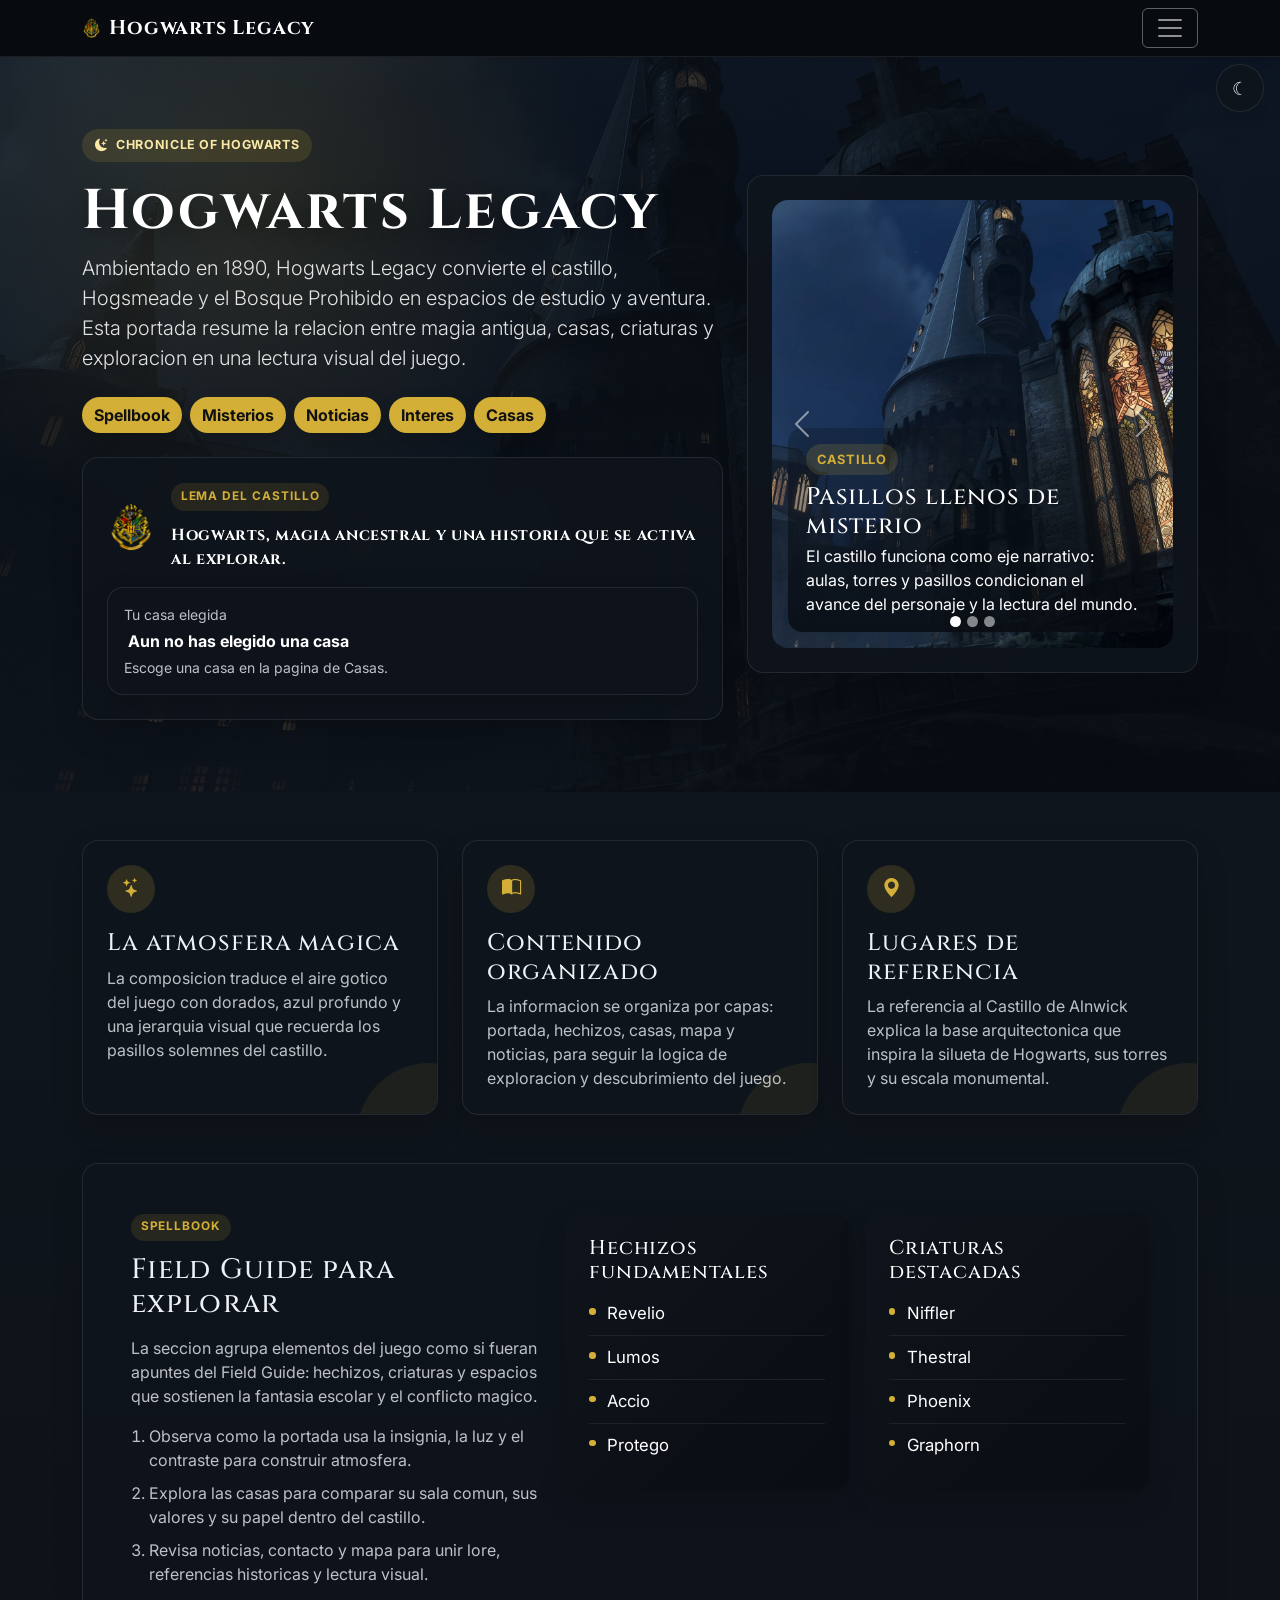
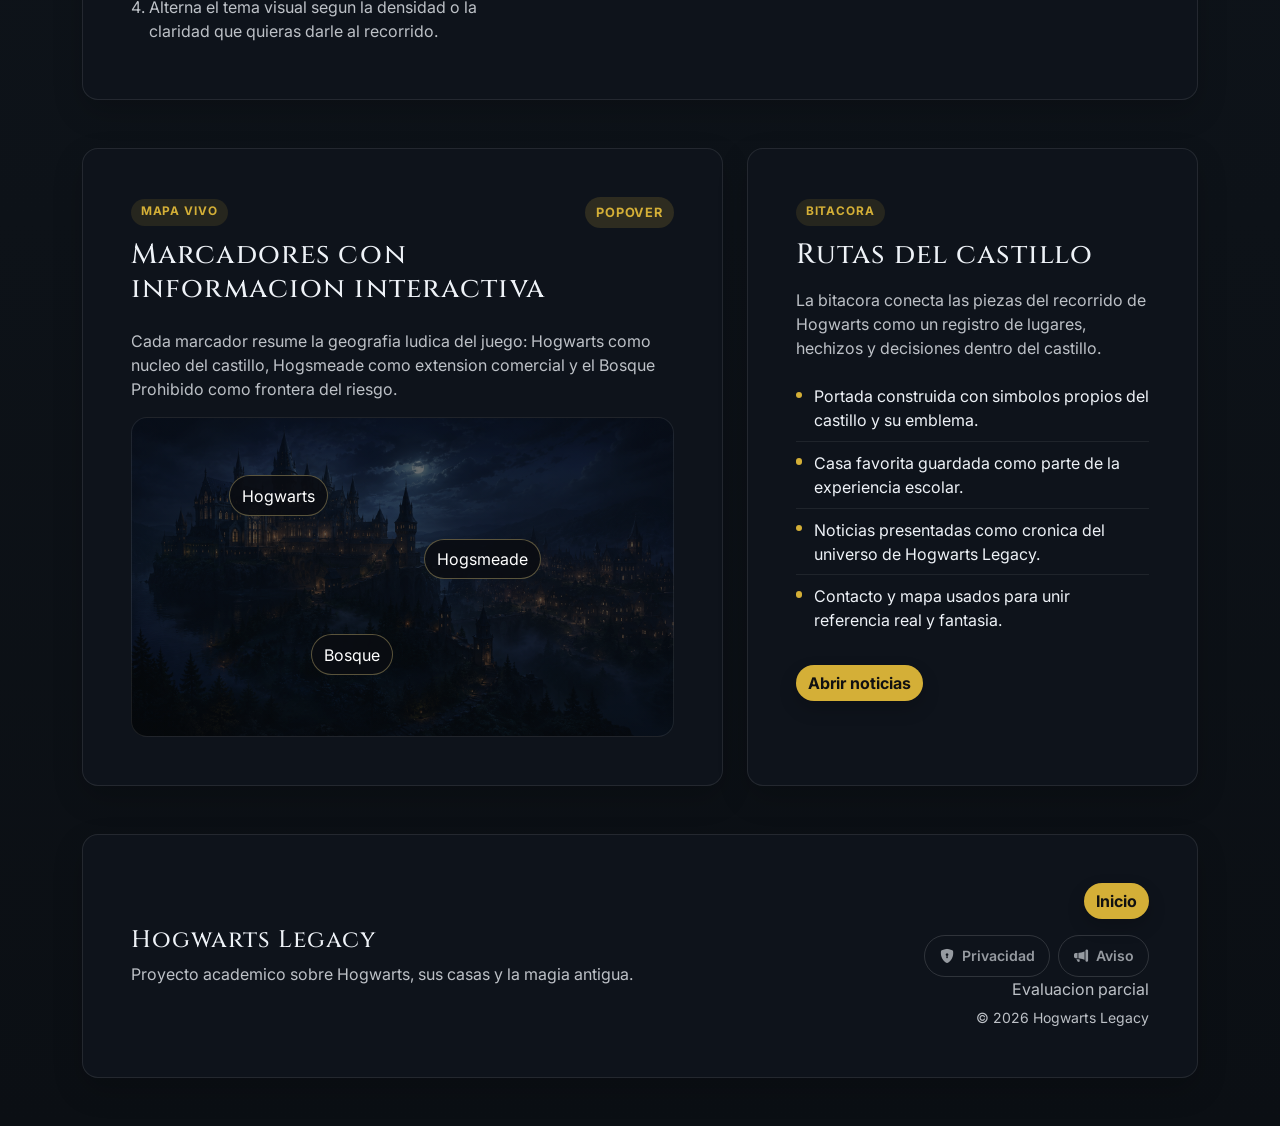
==== commit 4eb10753: "Move action buttons into footer" ====
--- a/index.html
+++ b/index.html
@@ -230,13 +230,31 @@
     </section>
   </main>
 
-  <button class="btn btn-privacy privacy-fab" type="button" data-bs-toggle="modal" data-bs-target="#privacyModal">
-    <i class="bi bi-shield-lock-fill" aria-hidden="true"></i>
-  </button>
-
-  <button class="btn btn-privacy castle-alert-fab" type="button" id="castleAlertBtn" aria-label="Aviso del castillo">
-    <i class="bi bi-megaphone-fill" aria-hidden="true"></i>
-  </button>
+  <footer class="site-footer container pb-5">
+    <div class="panel p-4 p-lg-5">
+      <div class="row g-4 align-items-center">
+        <div class="col-lg-8">
+          <h2 class="title-font h4 mb-2">Hogwarts Legacy</h2>
+          <p class="mb-0 text-muted-custom">Proyecto academico sobre Hogwarts, sus casas y la magia antigua.</p>
+        </div>
+        <div class="col-lg-4 text-lg-end">
+          <a class="btn btn-gold" href="#inicio">Inicio</a>
+          <div class="d-flex flex-wrap gap-2 justify-content-lg-end mt-3">
+            <button class="btn btn-privacy" type="button" data-bs-toggle="modal" data-bs-target="#privacyModal">
+              <i class="bi bi-shield-lock-fill" aria-hidden="true"></i>
+              <span class="ms-1">Privacidad</span>
+            </button>
+            <button class="btn btn-privacy" type="button" id="castleAlertBtn" aria-label="Aviso del castillo">
+              <i class="bi bi-megaphone-fill" aria-hidden="true"></i>
+              <span class="ms-1">Aviso</span>
+            </button>
+          </div>
+          <p class="mb-1 text-muted-custom">Evaluacion parcial</p>
+          <small class="text-muted-custom">&copy; 2026 Hogwarts Legacy</small>
+        </div>
+      </div>
+    </div>
+  </footer>
 
   <div class="modal fade" id="privacyModal" tabindex="-1" aria-labelledby="privacyModalLabel" aria-hidden="true">
     <div class="modal-dialog modal-dialog-centered modal-lg">
--- a/css/style.css
+++ b/css/style.css
@@ -225,34 +225,6 @@
   border-color: rgba(212,175,55,.45);
   background: rgba(212,175,55,.08);
 }
-.privacy-fab {
-  position: fixed;
-  right: 1rem;
-  top: 8.1rem;
-  z-index: 1049;
-  backdrop-filter: blur(8px);
-  width: 2.9rem;
-  height: 2.9rem;
-  padding: 0;
-  display: inline-flex;
-  align-items: center;
-  justify-content: center;
-}
-.privacy-fab i { font-size: 1rem; }
-.castle-alert-fab {
-  position: fixed;
-  right: 1rem;
-  top: 11.4rem;
-  z-index: 1049;
-  backdrop-filter: blur(8px);
-  width: 2.9rem;
-  height: 2.9rem;
-  padding: 0;
-  display: inline-flex;
-  align-items: center;
-  justify-content: center;
-}
-.castle-alert-fab i { font-size: 1rem; }
 .site-nav .nav-link { opacity: .9; }
 .site-nav .nav-link:hover { opacity: 1; }
 .text-muted-custom { color: var(--text-muted); }
@@ -413,6 +385,14 @@
 .contact-link:hover, .contact-link:focus { transform: translateY(-2px); background: #f1d98b; color: #111; }
 .contact-list { padding-left: 1.2rem; }
 .contact-list li { margin-bottom: .6rem; }
+.site-footer { margin-top: 1rem; }
+.site-footer .btn-privacy {
+  position: static;
+  width: auto;
+  height: auto;
+  padding: .55rem .9rem;
+  backdrop-filter: none;
+}
 
 body[data-theme="light"] .hero {
   background: linear-gradient(rgba(248,250,253,.9), rgba(248,250,253,.84)), url("../images/Hogwarts.jpg") center/cover no-repeat;
@@ -699,8 +679,6 @@
 @media (max-width: 576px) {
   .site-nav .container { gap: .5rem; }
   .theme-fab { top: 3.5rem; right: .75rem; width: 2.75rem; height: 2.75rem; }
-  .privacy-fab { top: 7.2rem; right: .75rem; width: 2.6rem; height: 2.6rem; }
-  .castle-alert-fab { top: 10.2rem; right: .75rem; width: 2.6rem; height: 2.6rem; }
 }
 
 @media (max-width: 991px) {
